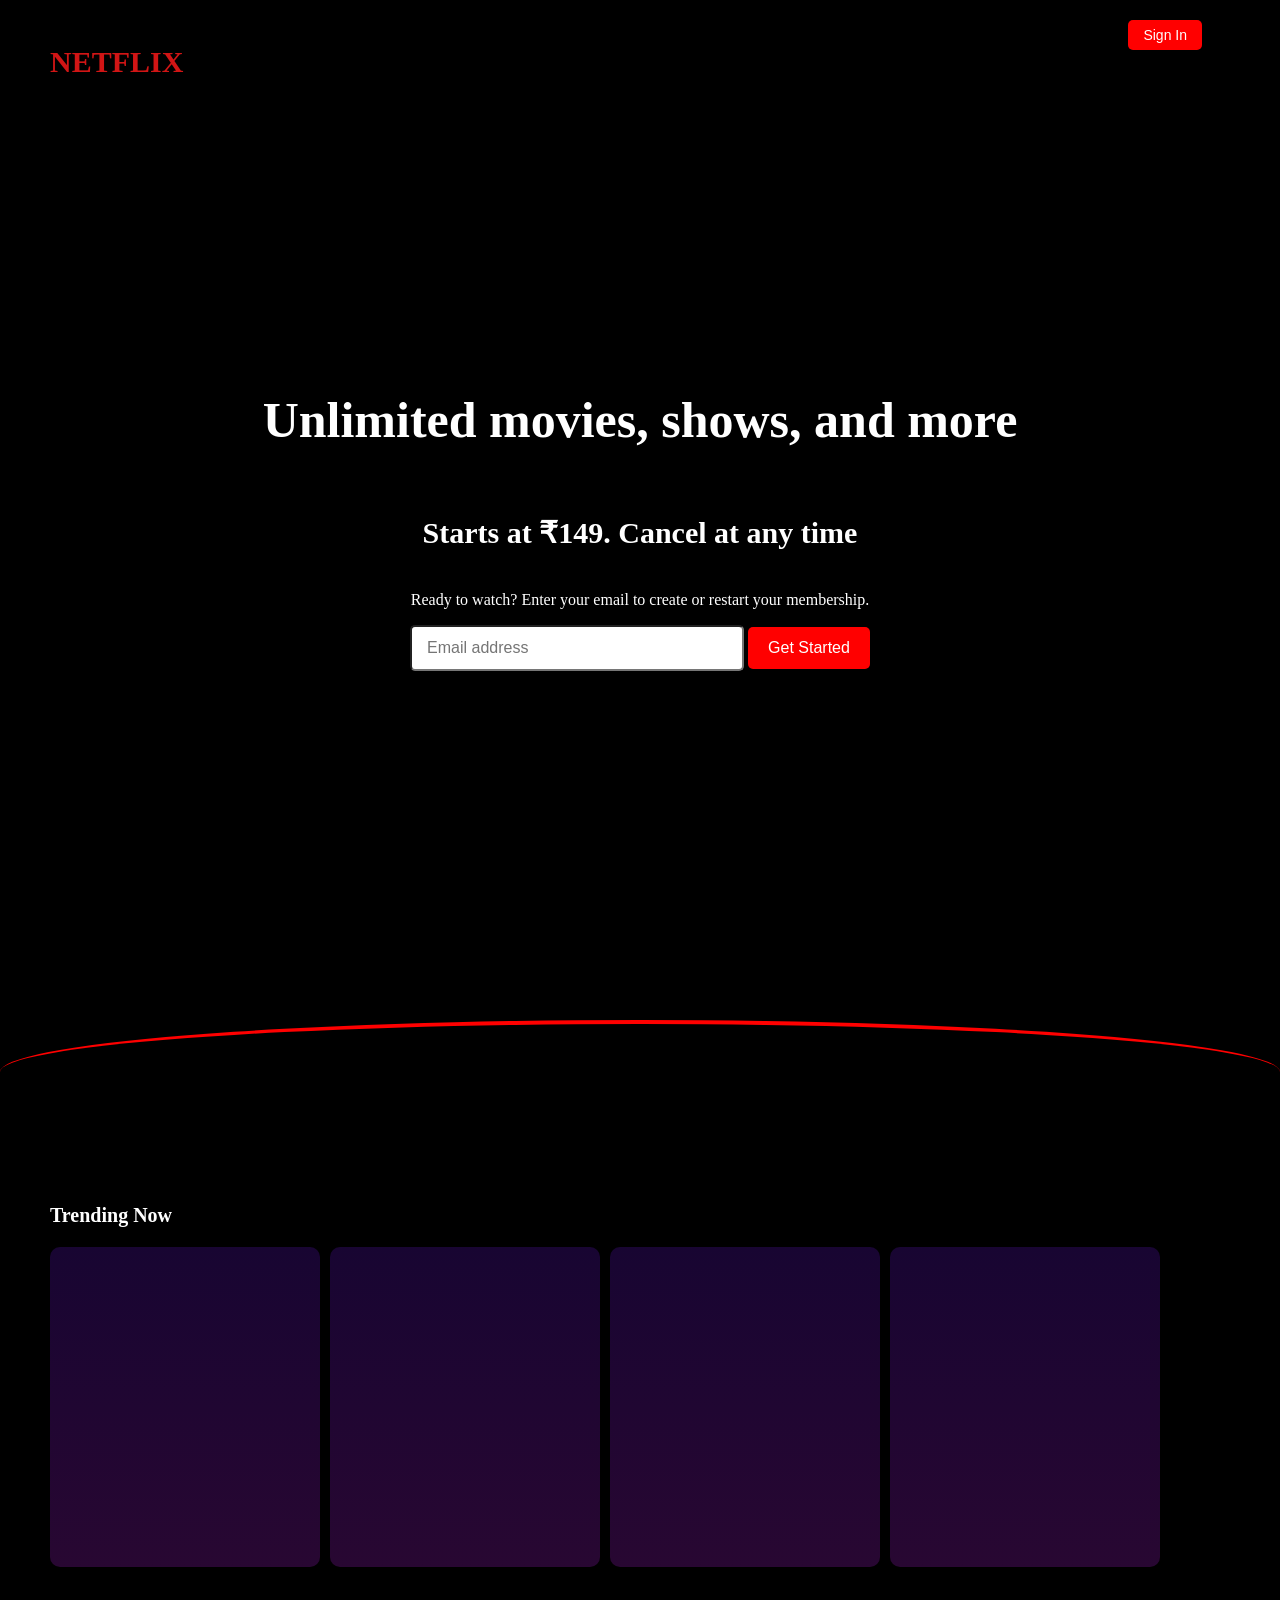
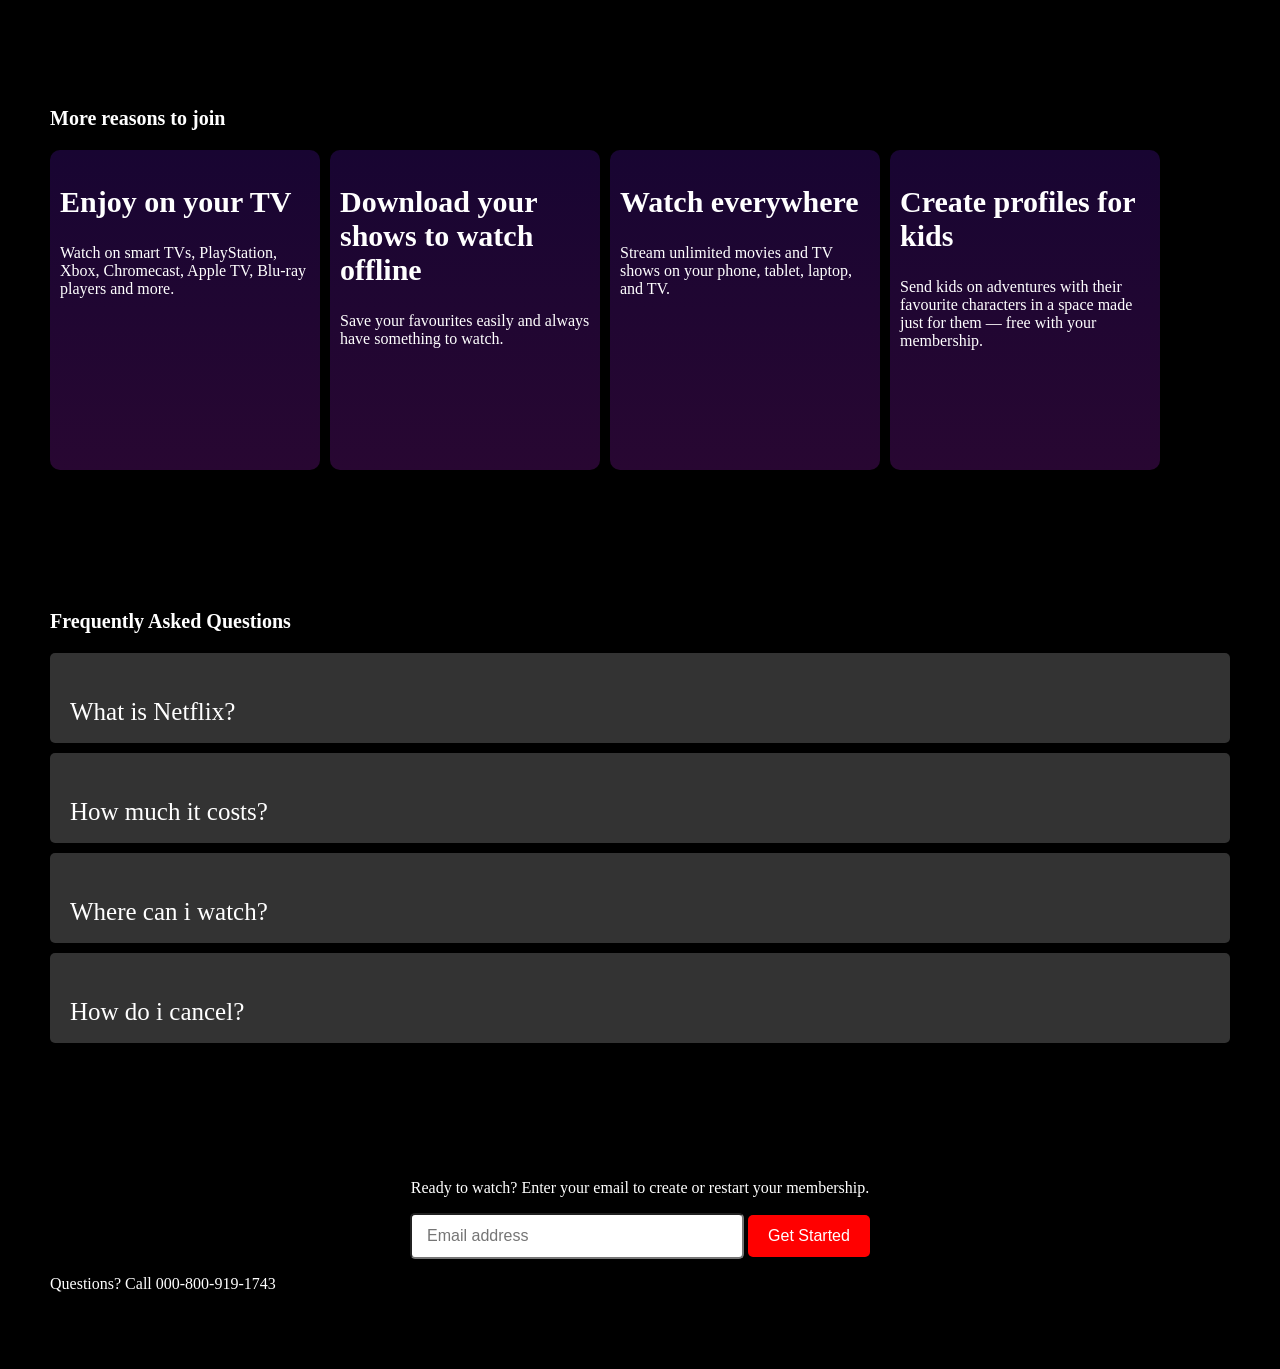
==== netflix.html @ 8a545aba "practice" ====
<!DOCTYPE html>
<html lang="en">
    <head>
        <meta charset="utf-8">
        <meta name="viewport" content="width= device-width, initial-scale= 1.0">
        <link rel="stylesheet" href="netflix.css">
        <title>Netflix_clone</title>
    </head>
    <body>
        <main>
                <header class="navbar">
                    <div class="nav">
                    <h2 class="logo">NETFLIX</h2>
                    <button class="sign-in">Sign In</button>
                    </div>
                </header>
            <section class="home">
                    <h1>Unlimited movies, shows, and more</h1>
                    <h2>Starts at ₹149. Cancel at any time</h2>
                    <p>Ready to watch? Enter your email to create or restart your membership.</p>
                    <div class="home-input">
                    <input type="email" placeholder="Email address">
                    <button>Get Started</button>
                    </div>
            </section>
            <div class="curve"></div>
            <section class="section">
                <div class="container">
                <h3>Trending Now</h3>
                <div class="row">
                    <div class="card" id="poster1"></div>
                    <div class="card" id="poster2"></div>
                    <div class="card" id="poster3"></div>
                    <div class="card" id="poster4"></div>
                </div>
                </div>
            </section>
                <section class="section">
                    <div class="container">
                        <h3>More reasons to join</h3>
                            <div class="row">
                                <div class="card">
                                <h2>Enjoy on your TV</h2> 
                                <p>Watch on smart TVs, PlayStation, Xbox, Chromecast, 
                                Apple TV, Blu-ray players and more.</p>
                                </div>
                                <div class="card">
                                <h2>Download your shows to watch offline</h2> 
                                <p>Save your favourites easily and always have something to watch.</p>
                                </div>
                                <div class="card">
                                <h2>Watch everywhere</h2>
                                <p>Stream unlimited movies and TV shows on your phone, tablet, laptop, and TV.</p>
                                </div>
                                <div class="card">
                                <h2>Create profiles for kids</h2> 
                                <p>Send kids on adventures with their favourite 
                                characters in a space made just for them — free with your membership.</p>
                                </div>
                            </div>     
                    </div>
                </section>
            <section class="section">
                <div class="container">
                    <h3>Frequently Asked Questions</h3>
                    <div class="row">
                        <div class="card2">
                        <p>What is Netflix?</p>
                        </div>
                        <div class="card2">
                        <p>How much it costs?</p> 
                        </div>
                        <div class="card2">
                        <p>Where can i watch?</p>  
                        </div>
                        <div class="card2">
                        <p>How do i cancel?</p>   
                        </div> 
                    </div>
                </div>
            </section>
                <footer>
                    <div class="abc">
                    <p>Ready to watch? Enter your email to create or restart your membership.</p>
                    <div class="home-input">
                    <input type="email" placeholder="Email address">
                    <button>Get Started</button>
                    </div>
                    </div>
                    <p>Questions? Call 000-800-919-1743</p>
                </footer>
        </main>
    </body>
</html>
---- netflix.css ----
.nav{
    display: flex;
    justify-content: space-between;
    position:absolute;
    top:0;
    width: 90%;
    padding: 20px 50px;
    z-index: 10;
    color: rgb(209, 21, 21);
}
.sign-in{
  padding: 1px 15px;
  font-size: 14px;
  height:30px ;
  border-radius: 5px;
}
.sign-in:hover{
  background-color: rgb(209, 21, 25);
}
.home{
    background-image:linear-gradient(rgba(0,0,0,0.7), rgba(0,0,0,0.7)), url("https://images-wixmp-ed30a86b8c4ca887773594c2.wixmp.com/f/f562aaf4-5dbb-4603-a32b-6ef6c2230136/dh0w8qv-9d8ee6b2-b41a-4681-ab9b-8a227560dc75.jpg/v1/fill/w_1192,h_670,q_70,strp/the_netflix_login_background__canada__2024___by_logofeveryt_dh0w8qv-pre.jpg?token=eyJ0eXAiOiJKV1QiLCJhbGciOiJIUzI1NiJ9.[base64].FScrpAAFnKqBVKwe2syeiOww6mfH6avq-DRHZ_uFVNw");
    background-size: cover;
    text-align: center;
    display: flex;
    flex-direction: column;
    justify-content: center;
    height: 100vh;
    align-items: center;
    color: white;
}
.section{
    padding: 60px 50px;
}
body{
    padding: 0%;
    margin: 0%;
    background-color: black;
    color: white;
  
}
h1,h2,h3,p{
   padding: 0%;
}
.container {
  max-width: 1200px;
  margin: auto;
}

.row {
  display: flex;
  gap: 10px;
  flex-wrap: wrap;
}

.card {
  width: 250px;
  height: 300px;
  border-radius: 10px;
  padding: 10px;
  background: linear-gradient(rgb(24, 5, 50),rgb(40, 7, 50));
}
.card2{
    width: 1200px;
    height: 50px;
    background: #333;
  border-radius: 5px;
  font-size: 25px;
  padding: 20px;
}
.card2:hover{
  background: #676565;
}
h1{
    font-size: 50px;
    font-family:Georgia, 'Times New Roman', Times, serif;
}
h2{
   font-size: 30px;
    font-family:Georgia, 'Times New Roman', Times, serif; 
}
h3{
    font-size: 20px;
    font-family:Georgia, 'Times New Roman', Times, serif;
}
button{
    background-color: red;
    color: white;
    border: none;
}
button:hover{
    background-color: rgb(209, 21, 25);
}
.home-input button {
  padding: 12px 20px;
  font-size: 16px;
  cursor: pointer;
  border-radius: 5px;
}
.home-input input {
  padding: 12px 15px;
  font-size: 16px;
  width: 300px;
  border-radius: 5px;
}
.curve {
  height: 100px;
  border-top: 4px solid red;
  border-radius: 50% 50% 0 0;
  overflow: hidden;
}
.abc{
  align-items: center;
  text-align: center;
}
footer,section{
    padding: 60px 50px;
}
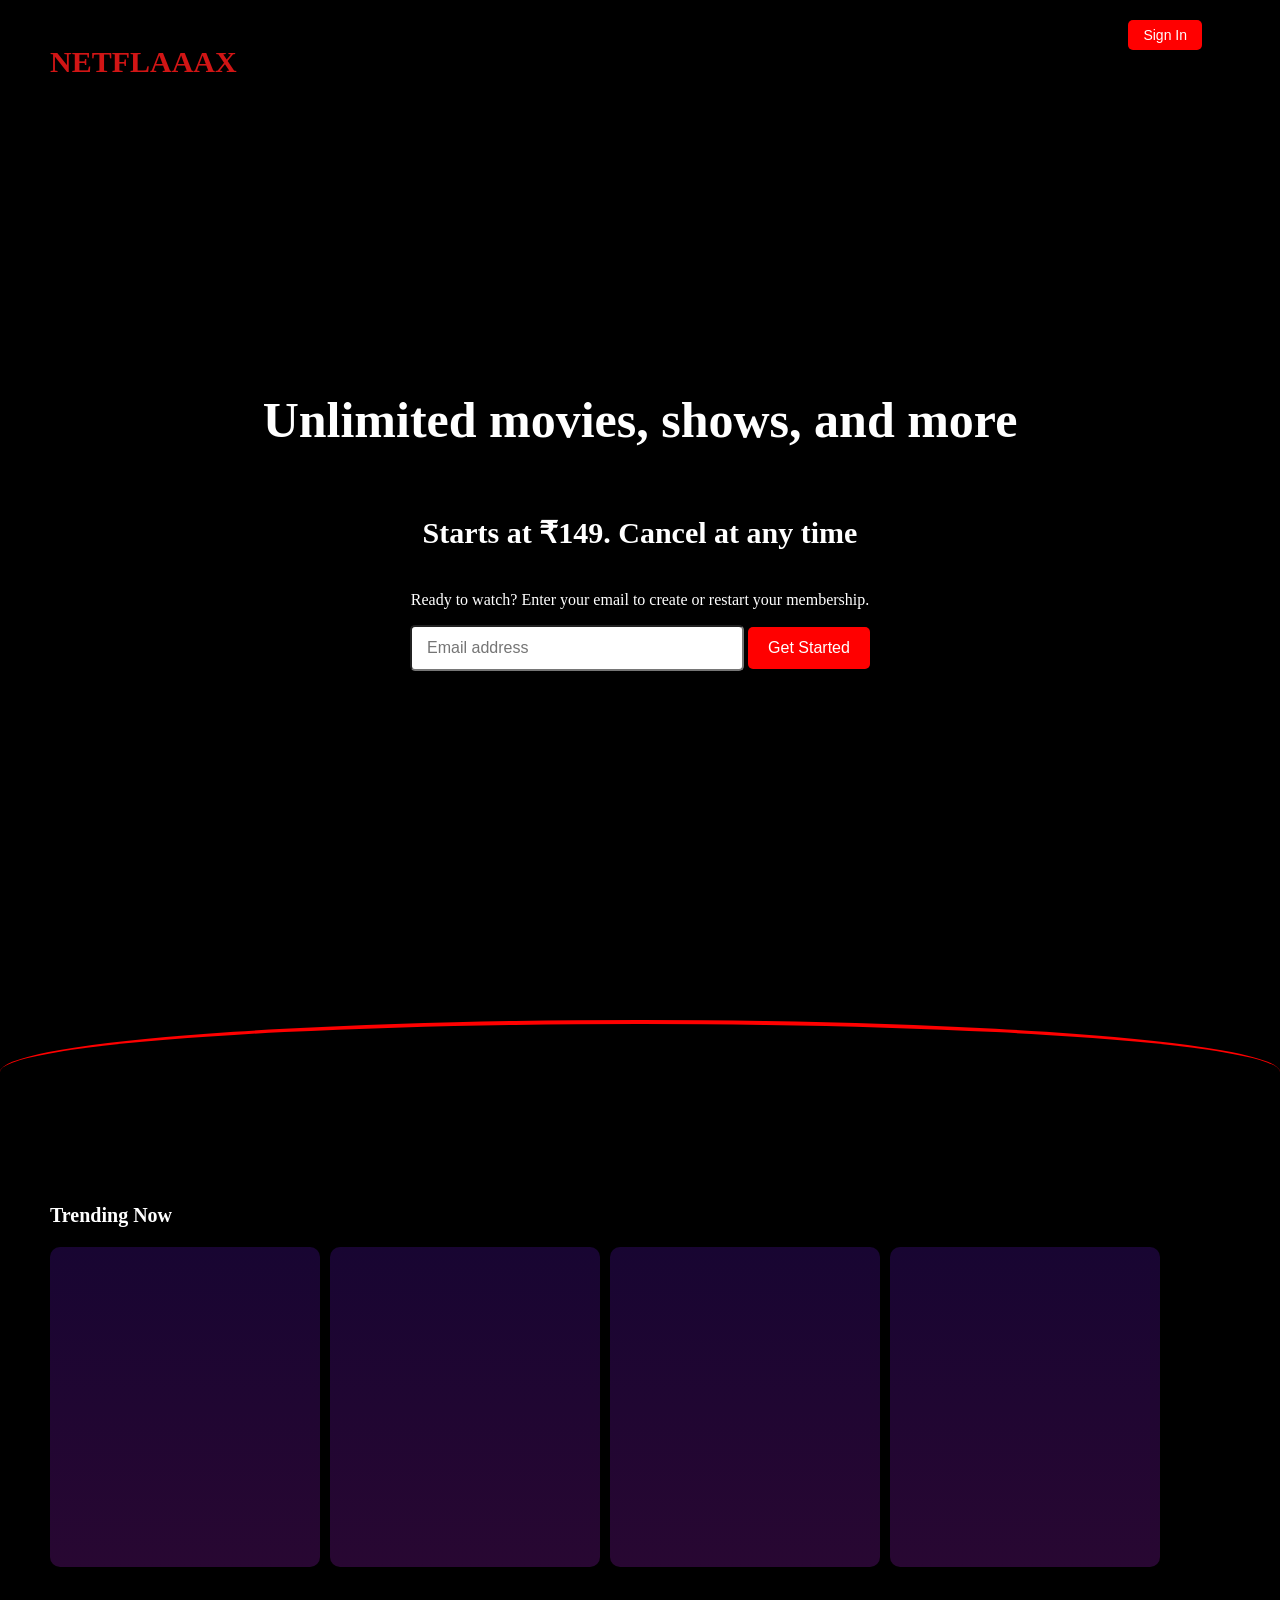
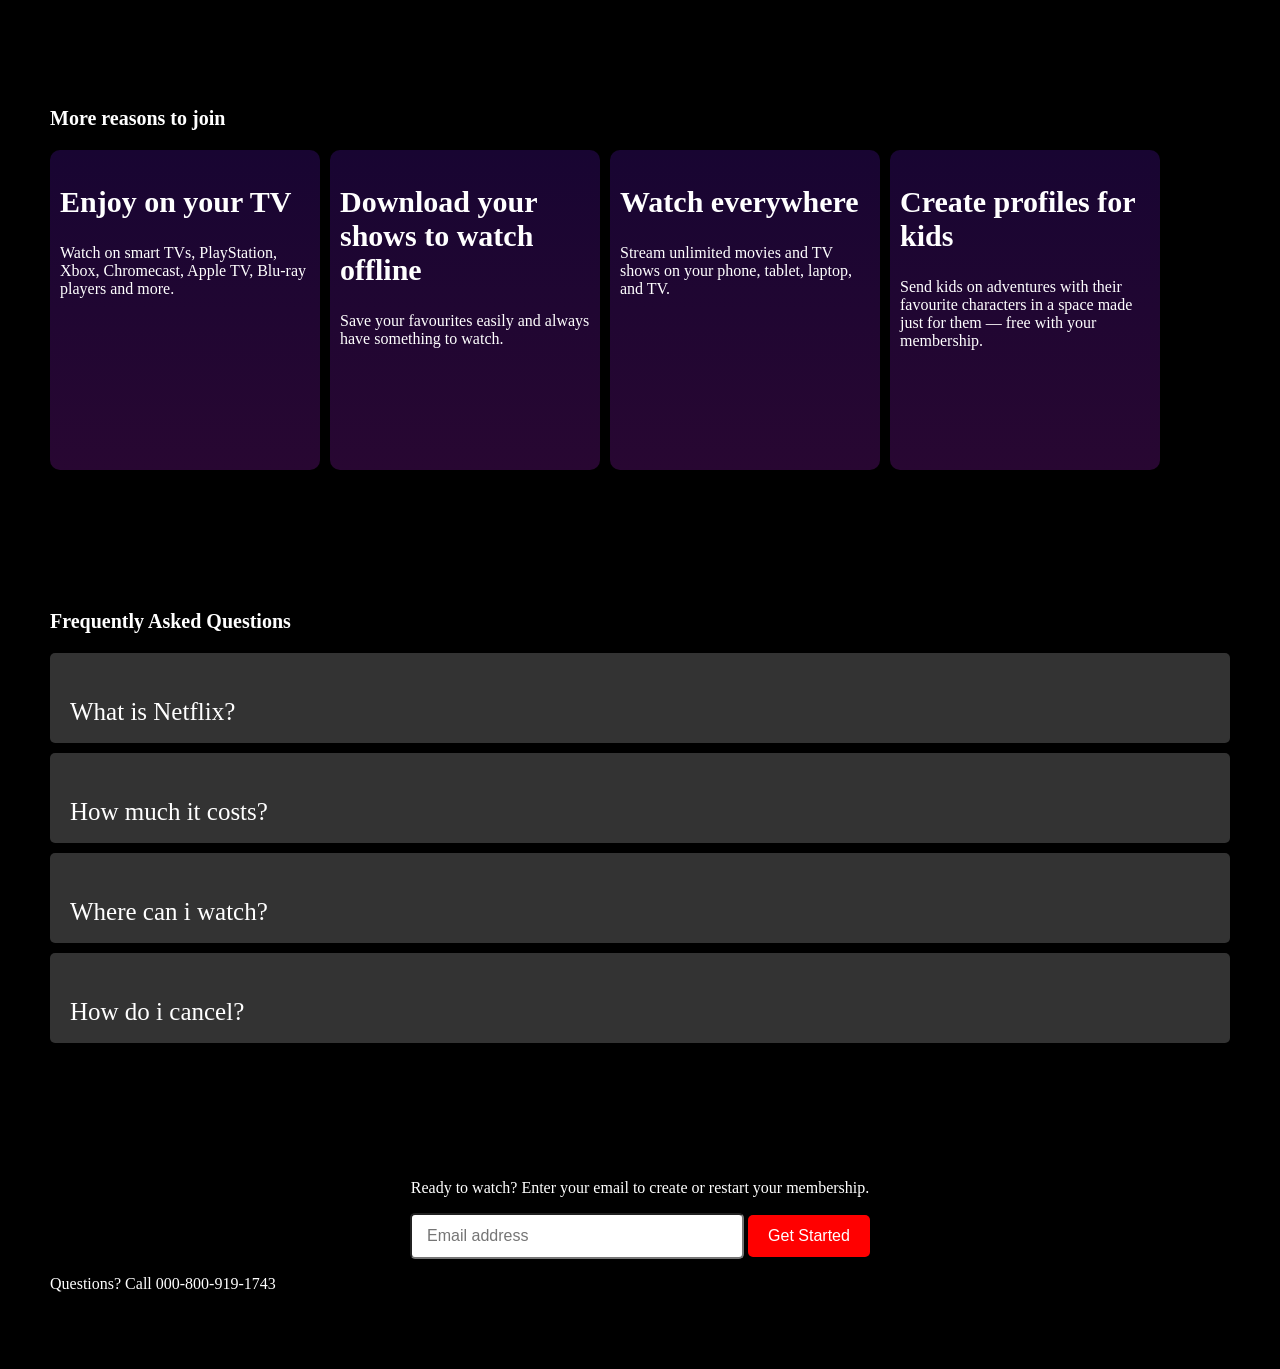
==== commit 98a6f2e0: "updatw" ====
--- a/netflix.html
+++ b/netflix.html
@@ -10,7 +10,7 @@
         <main>
                 <header class="navbar">
                     <div class="nav">
-                    <h2 class="logo">NETFLIX</h2>
+                    <h2 class="logo">NETFLAAAX</h2>
                     <button class="sign-in">Sign In</button>
                     </div>
                 </header>
